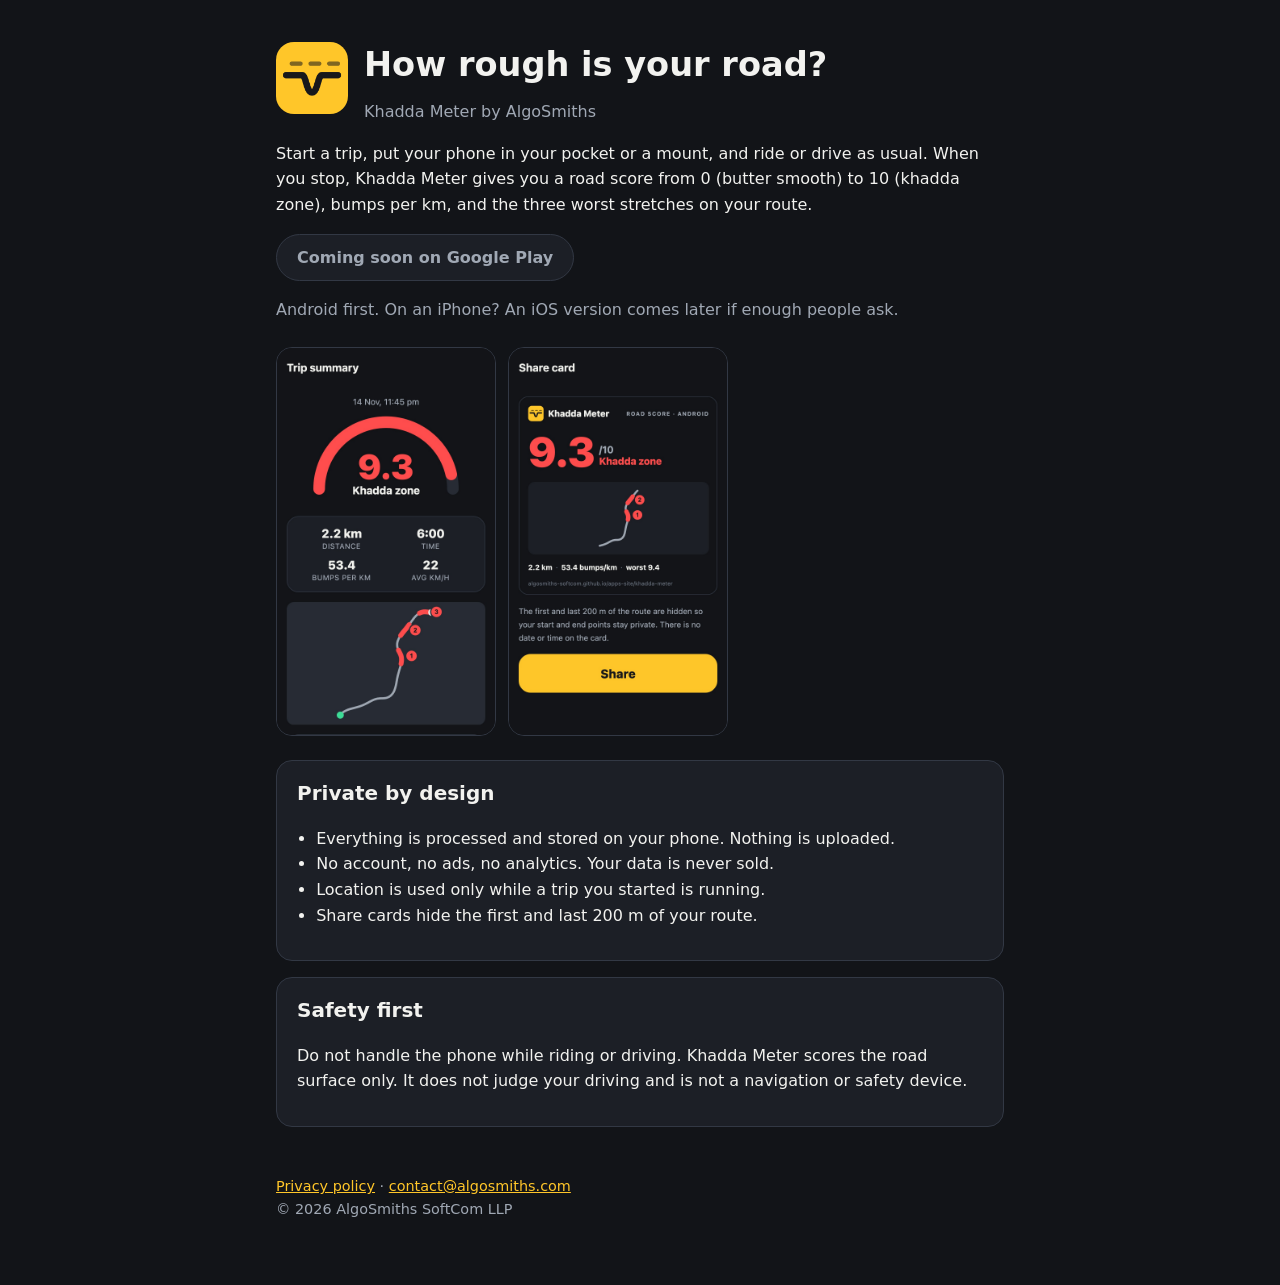
==== khadda-meter/index.html @ ca2f4464 "feat: Khadda Meter landing page and privacy policy Co-Authored-By: Claude Opus 5.5 <noreply@anthropi" ====
<!doctype html>
<html lang="en">
<head>
  <meta charset="utf-8">
  <meta name="viewport" content="width=device-width, initial-scale=1">
  <title>Khadda Meter: how rough is your road?</title>
  <meta name="description" content="Khadda Meter scores how rough a road is, from 0 to 10, using your phone's motion sensor and GPS. On-device, no login, no ads. Android first.">
  <meta property="og:title" content="Khadda Meter: how rough is your road?">
  <meta property="og:description" content="A 0 to 10 road score and the worst stretches of your trip. Everything stays on your phone.">
  <meta property="og:image" content="https://algosmiths-softcom.github.io/apps-site/khadda-meter/card.jpg">
  <link rel="icon" href="icon.png">
  <link rel="stylesheet" href="../assets/site.css">
</head>
<body>
<main>
  <div class="hero">
    <img src="icon.png" alt="Khadda Meter icon">
    <div>
      <h1>How rough is your road?</h1>
      <div class="muted">Khadda Meter by AlgoSmiths</div>
    </div>
  </div>

  <p>Start a trip, put your phone in your pocket or a mount, and ride or drive as usual. When you stop, Khadda Meter gives you a road score from 0 (butter smooth) to 10 (khadda zone), bumps per km, and the three worst stretches on your route.</p>

  <p><span class="pill off">Coming soon on Google Play</span></p>
  <p class="muted">Android first. On an iPhone? An iOS version comes later if enough people ask.</p>

  <div class="shots">
    <img src="summary.jpg" alt="Trip summary screen with a road score of 9.3, Khadda zone">
    <img src="card.jpg" alt="Shareable road score card">
  </div>

  <div class="card">
    <h2 style="margin-top:0">Private by design</h2>
    <ul>
      <li>Everything is processed and stored on your phone. Nothing is uploaded.</li>
      <li>No account, no ads, no analytics. Your data is never sold.</li>
      <li>Location is used only while a trip you started is running.</li>
      <li>Share cards hide the first and last 200 m of your route.</li>
    </ul>
  </div>

  <div class="card">
    <h2 style="margin-top:0">Safety first</h2>
    <p>Do not handle the phone while riding or driving. Khadda Meter scores the road surface only. It does not judge your driving and is not a navigation or safety device.</p>
  </div>

  <footer>
    <a href="privacy/">Privacy policy</a> · <a href="mailto:contact@algosmiths.com">contact@algosmiths.com</a><br>
    © 2026 AlgoSmiths SoftCom LLP
  </footer>
</main>
</body>
</html>
---- assets/site.css ----
:root {
  --bg: #121418;
  --surface: #1c1f26;
  --border: #323844;
  --text: #f2f2ef;
  --muted: #a0a8b4;
  --accent: #ffc629;
  --ink: #17181b;
  color-scheme: dark;
}
* { box-sizing: border-box; }
body {
  margin: 0;
  background: var(--bg);
  color: var(--text);
  font: 16px/1.6 system-ui, -apple-system, "Segoe UI", Roboto, sans-serif;
}
main { max-width: 760px; margin: 0 auto; padding: 32px 16px 64px; }
a { color: var(--accent); }
h1 { font-size: 2.1rem; line-height: 1.2; margin: 0.4em 0; }
h2 { font-size: 1.25rem; margin-top: 2em; }
.muted { color: var(--muted); }
.hero { display: flex; gap: 16px; align-items: center; }
.hero img { width: 72px; height: 72px; border-radius: 18px; }
.card { background: var(--surface); border: 1px solid var(--border); border-radius: 16px; padding: 16px 20px; margin: 16px 0; }
.pill { display: inline-block; background: var(--accent); color: var(--ink); font-weight: 800; border-radius: 999px; padding: 10px 20px; text-decoration: none; }
.pill.off { background: var(--surface); color: var(--muted); border: 1px solid var(--border); }
.shots { display: flex; gap: 12px; overflow-x: auto; padding: 8px 0; }
.shots img { width: 220px; max-width: 60vw; border-radius: 16px; border: 1px solid var(--border); }
ul { padding-left: 1.2em; }
footer { margin-top: 48px; color: var(--muted); font-size: 0.9rem; }
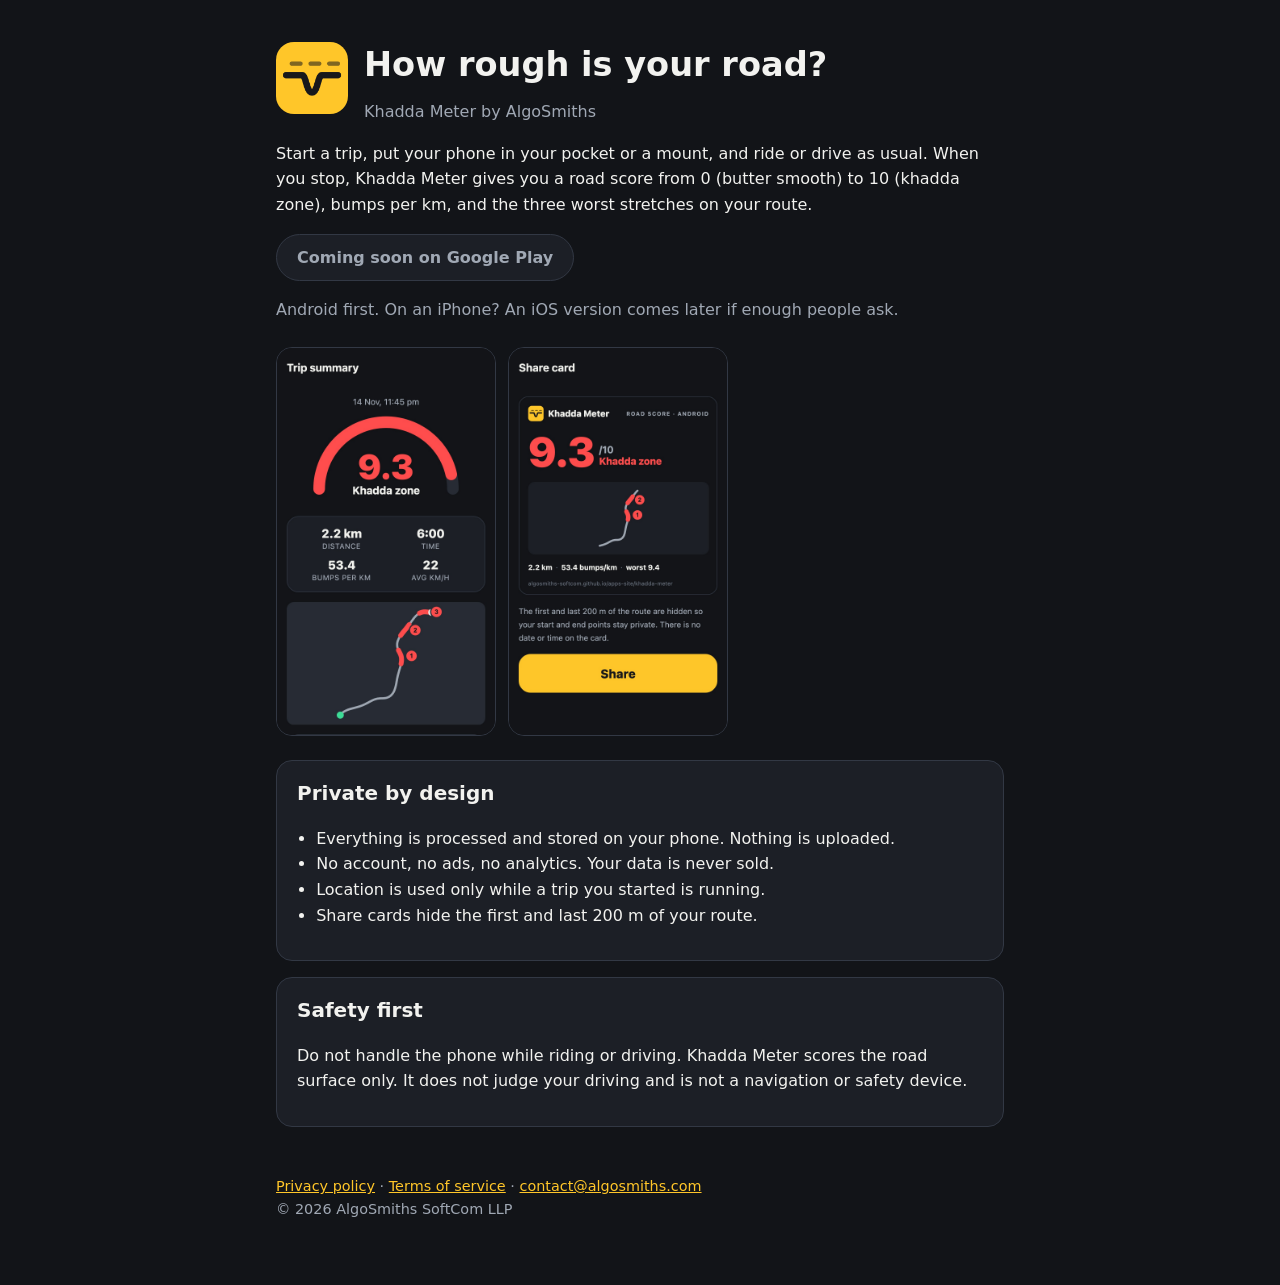
==== commit a4059a8a: "feat: Khadda Meter terms of service Co-Authored-By: Claude Opus 5.5 <noreply@anthropic.com>" ====
--- a/khadda-meter/index.html
+++ b/khadda-meter/index.html
@@ -47,7 +47,7 @@
   </div>
 
   <footer>
-    <a href="privacy/">Privacy policy</a> · <a href="mailto:contact@algosmiths.com">contact@algosmiths.com</a><br>
+    <a href="privacy/">Privacy policy</a> · <a href="terms/">Terms of service</a> · <a href="mailto:contact@algosmiths.com">contact@algosmiths.com</a><br>
     © 2026 AlgoSmiths SoftCom LLP
   </footer>
 </main>
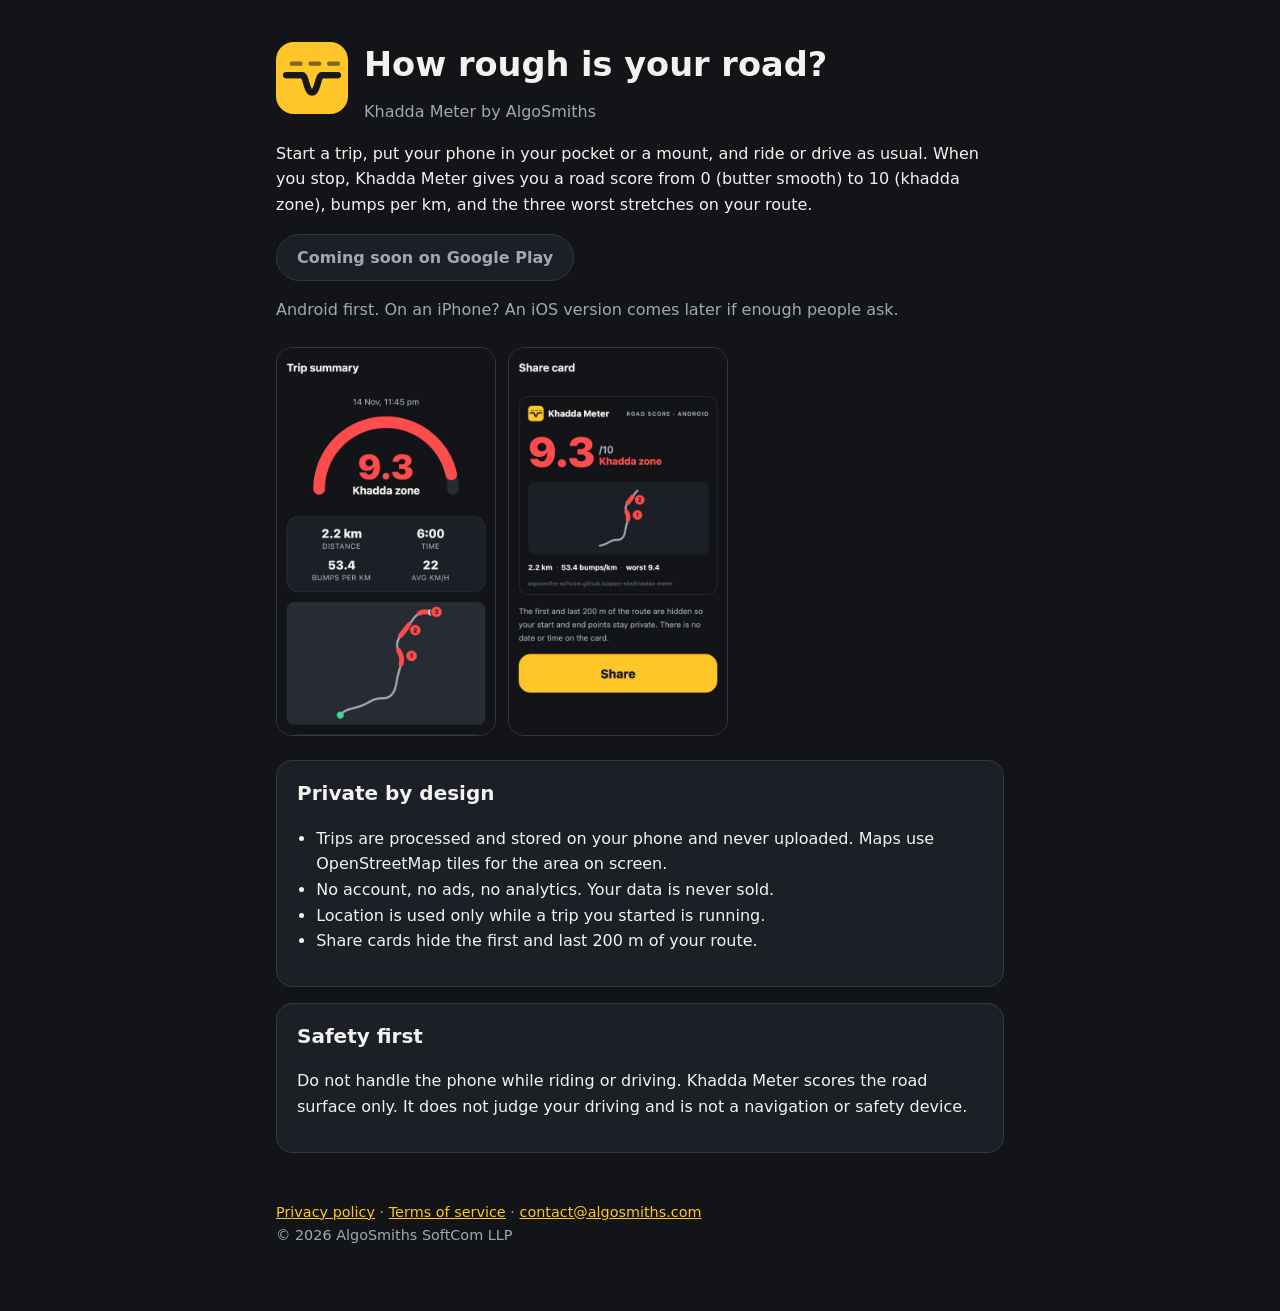
==== commit a33708ce: "docs: privacy policy and landing page cover map tiles (v1.1) Co-Authored-By: Claude Fable 5.1 <norep" ====
--- a/khadda-meter/index.html
+++ b/khadda-meter/index.html
@@ -34,7 +34,7 @@
   <div class="card">
     <h2 style="margin-top:0">Private by design</h2>
     <ul>
-      <li>Everything is processed and stored on your phone. Nothing is uploaded.</li>
+      <li>Trips are processed and stored on your phone and never uploaded. Maps use OpenStreetMap tiles for the area on screen.</li>
       <li>No account, no ads, no analytics. Your data is never sold.</li>
       <li>Location is used only while a trip you started is running.</li>
       <li>Share cards hide the first and last 200 m of your route.</li>
